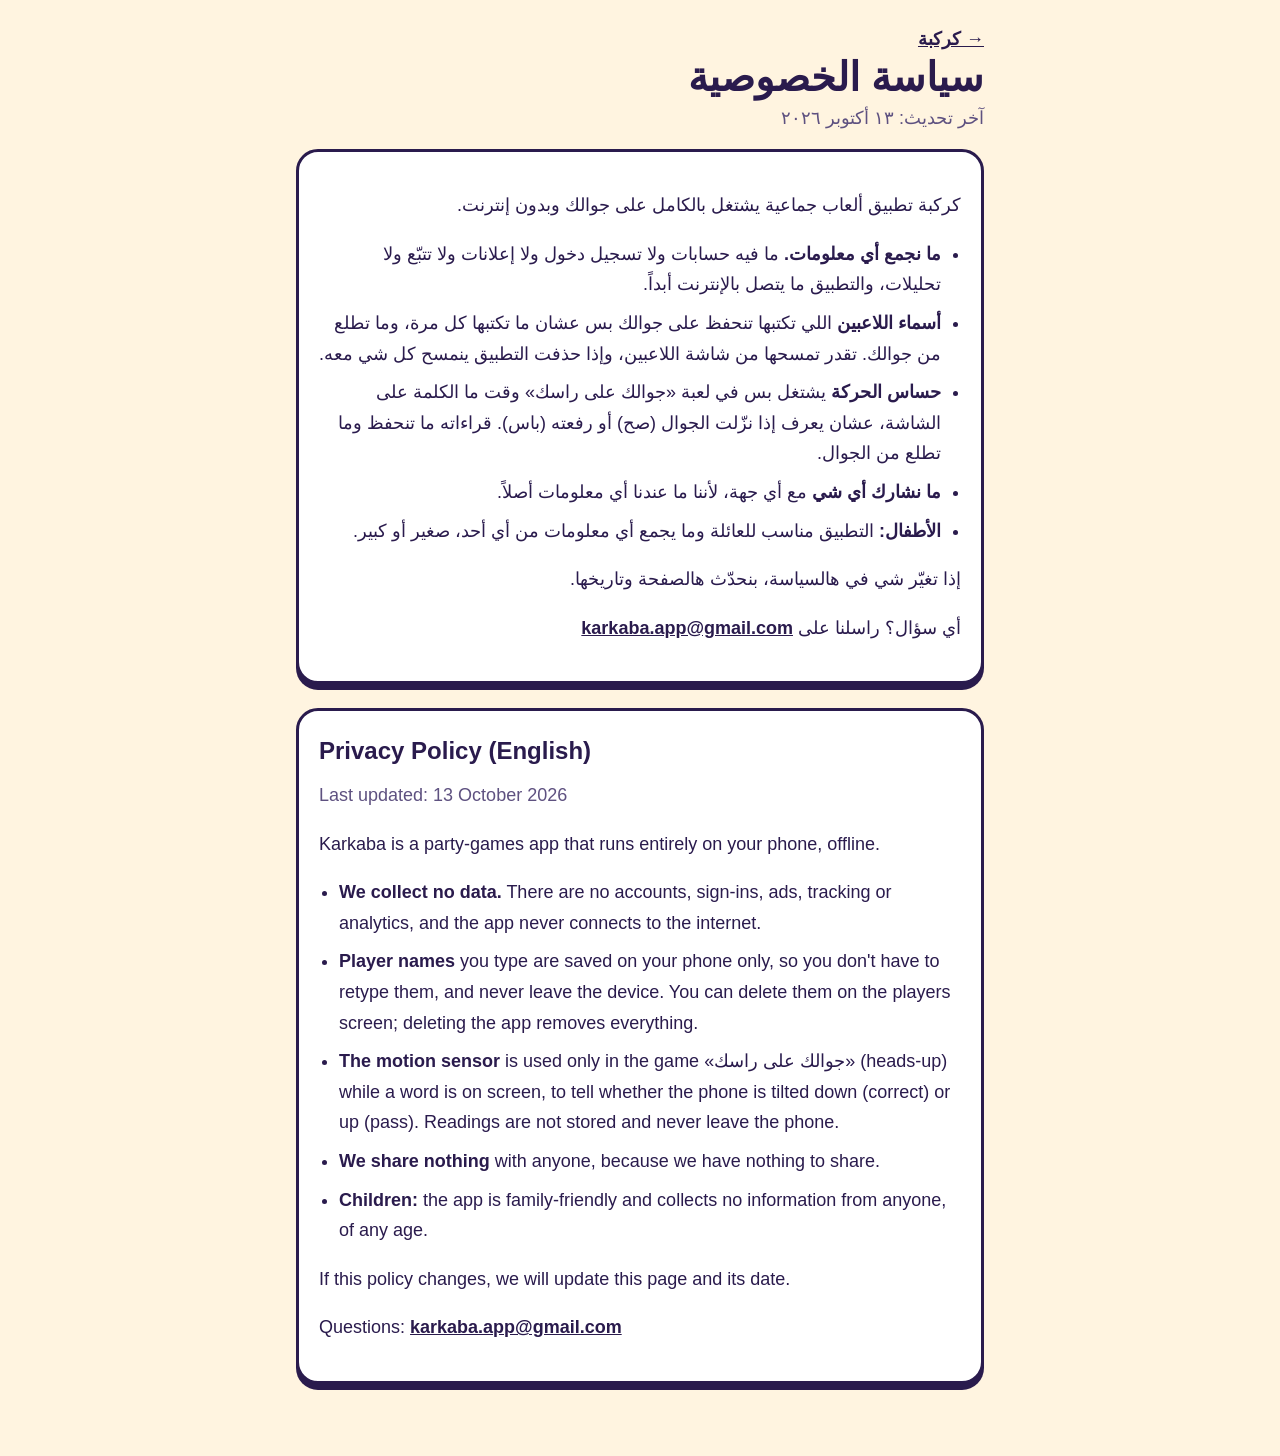
==== privacy.html @ 84eb588e "Support and privacy pages for the App Store listing" ====
<!doctype html>
<html lang="ar" dir="rtl">
<head>
<meta charset="utf-8">
<meta name="viewport" content="width=device-width, initial-scale=1">
<title>كركبة · سياسة الخصوصية</title>
<link rel="stylesheet" href="style.css">
</head>
<body>
<main>
  <a class="back" href="index.html">→ كركبة</a>
  <h1>سياسة الخصوصية</h1>
  <p class="muted">آخر تحديث: ١٣ أكتوبر ٢٠٢٦</p>

  <section class="card">
    <p>كركبة تطبيق ألعاب جماعية يشتغل بالكامل على جوالك وبدون إنترنت.</p>
    <ul>
      <li><strong>ما نجمع أي معلومات.</strong> ما فيه حسابات ولا تسجيل دخول ولا إعلانات ولا تتبّع ولا تحليلات، والتطبيق ما يتصل بالإنترنت أبداً.</li>
      <li><strong>أسماء اللاعبين</strong> اللي تكتبها تنحفظ على جوالك بس عشان ما تكتبها كل مرة، وما تطلع من جوالك. تقدر تمسحها من شاشة اللاعبين، وإذا حذفت التطبيق ينمسح كل شي معه.</li>
      <li><strong>حساس الحركة</strong> يشتغل بس في لعبة «جوالك على راسك» وقت ما الكلمة على الشاشة، عشان يعرف إذا نزّلت الجوال (صح) أو رفعته (باس). قراءاته ما تنحفظ وما تطلع من الجوال.</li>
      <li><strong>ما نشارك أي شي</strong> مع أي جهة، لأننا ما عندنا أي معلومات أصلاً.</li>
      <li><strong>الأطفال:</strong> التطبيق مناسب للعائلة وما يجمع أي معلومات من أي أحد، صغير أو كبير.</li>
    </ul>
    <p>إذا تغيّر شي في هالسياسة، بنحدّث هالصفحة وتاريخها.</p>
    <p>أي سؤال؟ راسلنا على <a href="mailto:karkaba.app@gmail.com" dir="ltr">karkaba.app@gmail.com</a></p>
  </section>

  <section class="card" lang="en" dir="ltr">
    <h2>Privacy Policy (English)</h2>
    <p class="muted">Last updated: 13 October 2026</p>
    <p>Karkaba is a party-games app that runs entirely on your phone, offline.</p>
    <ul>
      <li><strong>We collect no data.</strong> There are no accounts, sign-ins, ads, tracking or analytics, and the app never connects to the internet.</li>
      <li><strong>Player names</strong> you type are saved on your phone only, so you don't have to retype them, and never leave the device. You can delete them on the players screen; deleting the app removes everything.</li>
      <li><strong>The motion sensor</strong> is used only in the game «جوالك على راسك» (heads-up) while a word is on screen, to tell whether the phone is tilted down (correct) or up (pass). Readings are not stored and never leave the phone.</li>
      <li><strong>We share nothing</strong> with anyone, because we have nothing to share.</li>
      <li><strong>Children:</strong> the app is family-friendly and collects no information from anyone, of any age.</li>
    </ul>
    <p>If this policy changes, we will update this page and its date.</p>
    <p>Questions: <a href="mailto:karkaba.app@gmail.com">karkaba.app@gmail.com</a></p>
  </section>
</main>
</body>
</html>
---- style.css ----
/* The app's look (docs/design.md): cream page, ink text, sticker cards. */
:root {
  --cream: #fff4e0;
  --ink: #2a1b4d;
  --ink-soft: #5e5180;
  --sun: #ffc83d;
  --white: #ffffff;
}

* { box-sizing: border-box; }

body {
  margin: 0;
  background: var(--cream);
  color: var(--ink);
  font-family: "Baloo Bhaijaan 2", "Segoe UI", Tahoma, sans-serif;
  font-size: 18px;
  line-height: 1.7;
}

main { max-width: 720px; margin: 0 auto; padding: 24px 16px 48px; }

h1 { font-size: 40px; line-height: 1.1; margin: 0; }
h2 { font-size: 24px; margin: 0 0 8px; }
h3 { font-size: 19px; margin: 20px 0 4px; }
.muted { color: var(--ink-soft); margin: 4px 0 16px; }
a { color: var(--ink); font-weight: 700; }

.hero { display: flex; align-items: center; gap: 16px; margin: 8px 0 24px; }
.sticker {
  width: 76px; height: 76px; flex: none;
  display: grid; place-items: center;
  background: var(--sun); border: 4px solid var(--ink); border-radius: 22px;
  box-shadow: 0 6px 0 var(--ink);
  font-size: 44px; font-weight: 800; transform: rotate(-6deg);
}

.card {
  background: var(--white);
  border: 3px solid var(--ink); border-radius: 22px;
  box-shadow: 0 6px 0 var(--ink);
  padding: 20px; margin: 0 0 24px;
}
.card ul { padding-inline-start: 20px; margin: 8px 0; }
.card li { margin: 0 0 8px; }
.email { font-size: 22px; text-align: center; }

footer { text-align: center; margin-top: 8px; }
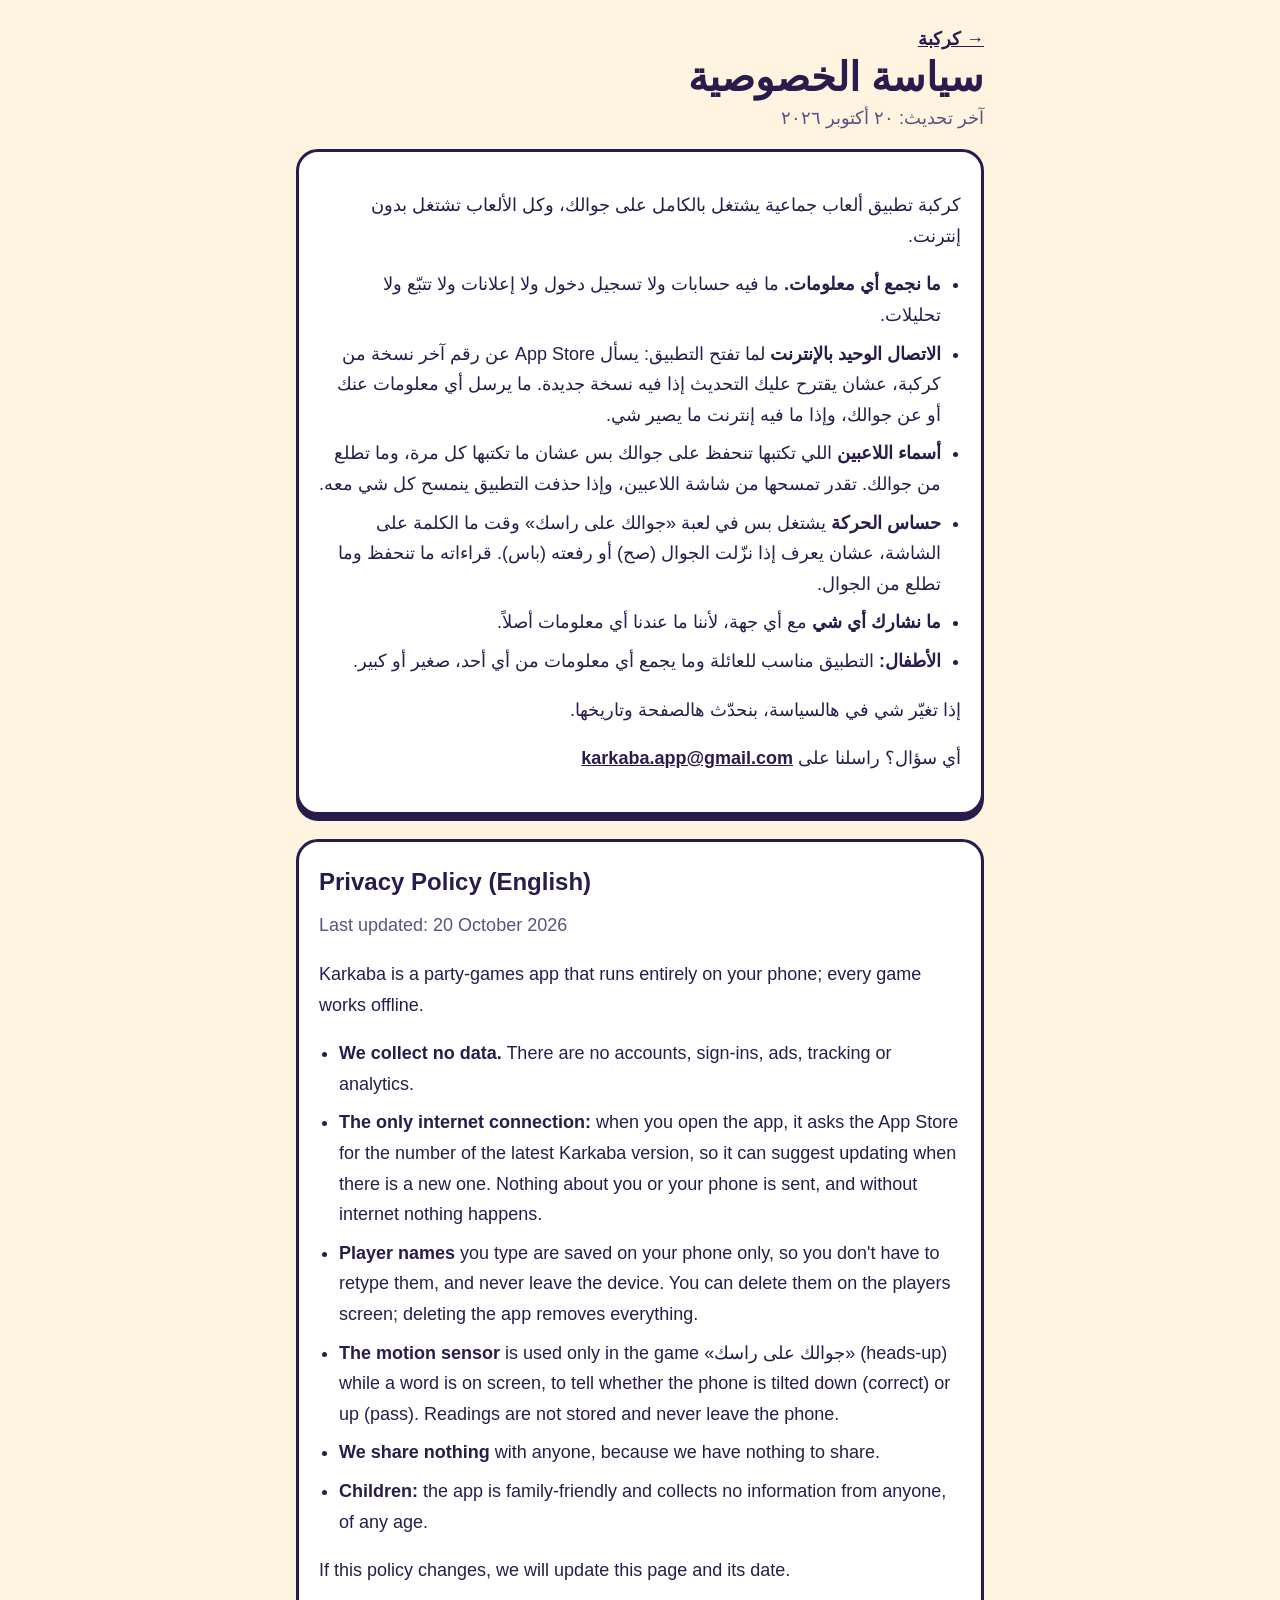
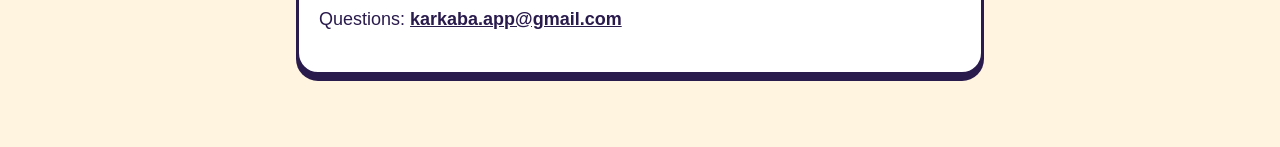
==== commit a75dcfb0: "Privacy: the app's one internet call, the App Store version check" ====
--- a/privacy.html
+++ b/privacy.html
@@ -10,12 +10,13 @@
 <main>
   <a class="back" href="index.html">→ كركبة</a>
   <h1>سياسة الخصوصية</h1>
-  <p class="muted">آخر تحديث: ١٣ أكتوبر ٢٠٢٦</p>
+  <p class="muted">آخر تحديث: ٢٠ أكتوبر ٢٠٢٦</p>
 
   <section class="card">
-    <p>كركبة تطبيق ألعاب جماعية يشتغل بالكامل على جوالك وبدون إنترنت.</p>
+    <p>كركبة تطبيق ألعاب جماعية يشتغل بالكامل على جوالك، وكل الألعاب تشتغل بدون إنترنت.</p>
     <ul>
-      <li><strong>ما نجمع أي معلومات.</strong> ما فيه حسابات ولا تسجيل دخول ولا إعلانات ولا تتبّع ولا تحليلات، والتطبيق ما يتصل بالإنترنت أبداً.</li>
+      <li><strong>ما نجمع أي معلومات.</strong> ما فيه حسابات ولا تسجيل دخول ولا إعلانات ولا تتبّع ولا تحليلات.</li>
+      <li><strong>الاتصال الوحيد بالإنترنت</strong> لما تفتح التطبيق: يسأل App Store عن رقم آخر نسخة من كركبة، عشان يقترح عليك التحديث إذا فيه نسخة جديدة. ما يرسل أي معلومات عنك أو عن جوالك، وإذا ما فيه إنترنت ما يصير شي.</li>
       <li><strong>أسماء اللاعبين</strong> اللي تكتبها تنحفظ على جوالك بس عشان ما تكتبها كل مرة، وما تطلع من جوالك. تقدر تمسحها من شاشة اللاعبين، وإذا حذفت التطبيق ينمسح كل شي معه.</li>
       <li><strong>حساس الحركة</strong> يشتغل بس في لعبة «جوالك على راسك» وقت ما الكلمة على الشاشة، عشان يعرف إذا نزّلت الجوال (صح) أو رفعته (باس). قراءاته ما تنحفظ وما تطلع من الجوال.</li>
       <li><strong>ما نشارك أي شي</strong> مع أي جهة، لأننا ما عندنا أي معلومات أصلاً.</li>
@@ -27,10 +28,11 @@
 
   <section class="card" lang="en" dir="ltr">
     <h2>Privacy Policy (English)</h2>
-    <p class="muted">Last updated: 13 October 2026</p>
-    <p>Karkaba is a party-games app that runs entirely on your phone, offline.</p>
+    <p class="muted">Last updated: 20 October 2026</p>
+    <p>Karkaba is a party-games app that runs entirely on your phone; every game works offline.</p>
     <ul>
-      <li><strong>We collect no data.</strong> There are no accounts, sign-ins, ads, tracking or analytics, and the app never connects to the internet.</li>
+      <li><strong>We collect no data.</strong> There are no accounts, sign-ins, ads, tracking or analytics.</li>
+      <li><strong>The only internet connection:</strong> when you open the app, it asks the App Store for the number of the latest Karkaba version, so it can suggest updating when there is a new one. Nothing about you or your phone is sent, and without internet nothing happens.</li>
       <li><strong>Player names</strong> you type are saved on your phone only, so you don't have to retype them, and never leave the device. You can delete them on the players screen; deleting the app removes everything.</li>
       <li><strong>The motion sensor</strong> is used only in the game «جوالك على راسك» (heads-up) while a word is on screen, to tell whether the phone is tilted down (correct) or up (pass). Readings are not stored and never leave the phone.</li>
       <li><strong>We share nothing</strong> with anyone, because we have nothing to share.</li>
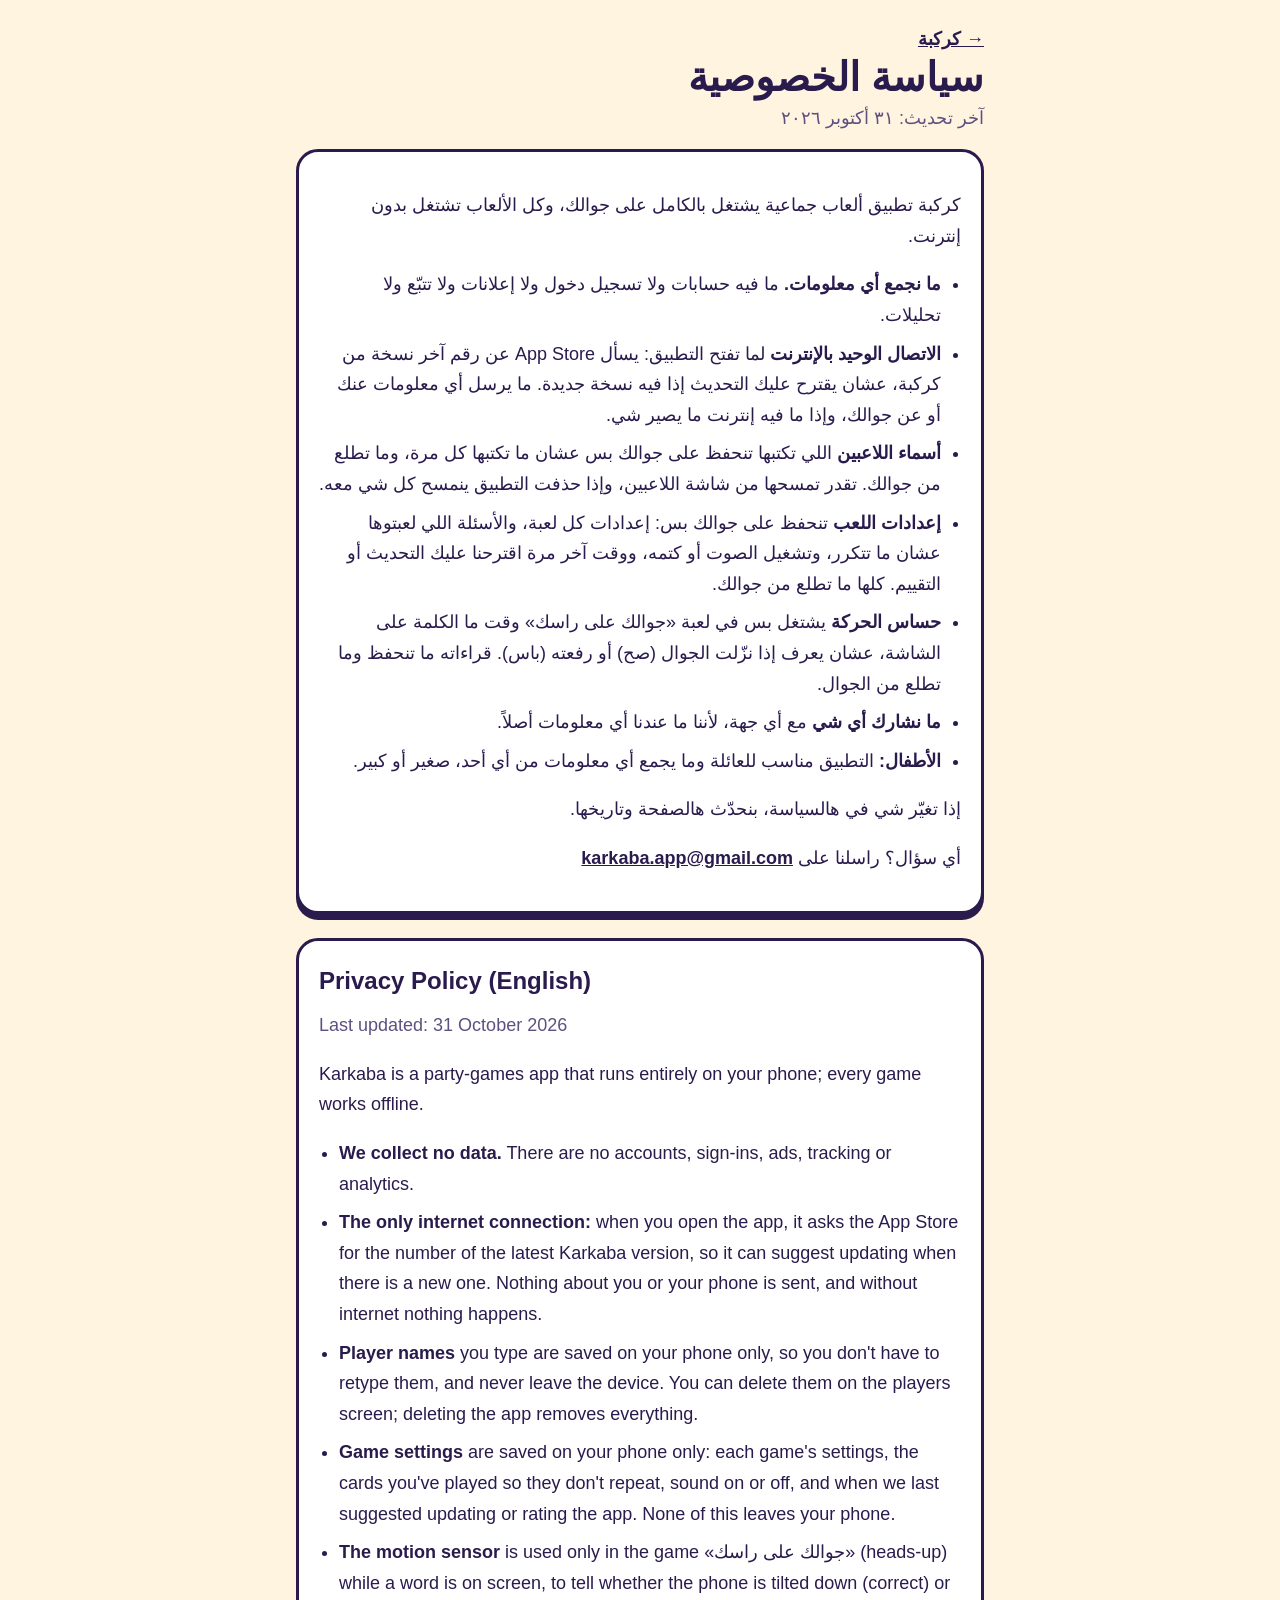
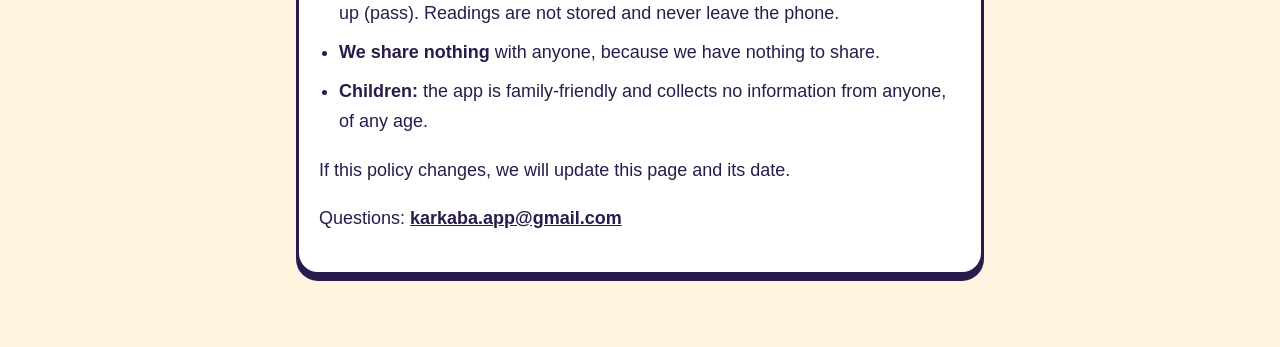
==== commit 54a32c2e: "Support page: every game, App Store button, common questions; privacy: game settings Co-Authored-By:" ====
--- a/privacy.html
+++ b/privacy.html
@@ -10,7 +10,7 @@
 <main>
   <a class="back" href="index.html">→ كركبة</a>
   <h1>سياسة الخصوصية</h1>
-  <p class="muted">آخر تحديث: ٢٠ أكتوبر ٢٠٢٦</p>
+  <p class="muted">آخر تحديث: ٣١ أكتوبر ٢٠٢٦</p>
 
   <section class="card">
     <p>كركبة تطبيق ألعاب جماعية يشتغل بالكامل على جوالك، وكل الألعاب تشتغل بدون إنترنت.</p>
@@ -18,6 +18,7 @@
       <li><strong>ما نجمع أي معلومات.</strong> ما فيه حسابات ولا تسجيل دخول ولا إعلانات ولا تتبّع ولا تحليلات.</li>
       <li><strong>الاتصال الوحيد بالإنترنت</strong> لما تفتح التطبيق: يسأل App Store عن رقم آخر نسخة من كركبة، عشان يقترح عليك التحديث إذا فيه نسخة جديدة. ما يرسل أي معلومات عنك أو عن جوالك، وإذا ما فيه إنترنت ما يصير شي.</li>
       <li><strong>أسماء اللاعبين</strong> اللي تكتبها تنحفظ على جوالك بس عشان ما تكتبها كل مرة، وما تطلع من جوالك. تقدر تمسحها من شاشة اللاعبين، وإذا حذفت التطبيق ينمسح كل شي معه.</li>
+      <li><strong>إعدادات اللعب</strong> تنحفظ على جوالك بس: إعدادات كل لعبة، والأسئلة اللي لعبتوها عشان ما تتكرر، وتشغيل الصوت أو كتمه، ووقت آخر مرة اقترحنا عليك التحديث أو التقييم. كلها ما تطلع من جوالك.</li>
       <li><strong>حساس الحركة</strong> يشتغل بس في لعبة «جوالك على راسك» وقت ما الكلمة على الشاشة، عشان يعرف إذا نزّلت الجوال (صح) أو رفعته (باس). قراءاته ما تنحفظ وما تطلع من الجوال.</li>
       <li><strong>ما نشارك أي شي</strong> مع أي جهة، لأننا ما عندنا أي معلومات أصلاً.</li>
       <li><strong>الأطفال:</strong> التطبيق مناسب للعائلة وما يجمع أي معلومات من أي أحد، صغير أو كبير.</li>
@@ -28,12 +29,13 @@
 
   <section class="card" lang="en" dir="ltr">
     <h2>Privacy Policy (English)</h2>
-    <p class="muted">Last updated: 20 October 2026</p>
+    <p class="muted">Last updated: 31 October 2026</p>
     <p>Karkaba is a party-games app that runs entirely on your phone; every game works offline.</p>
     <ul>
       <li><strong>We collect no data.</strong> There are no accounts, sign-ins, ads, tracking or analytics.</li>
       <li><strong>The only internet connection:</strong> when you open the app, it asks the App Store for the number of the latest Karkaba version, so it can suggest updating when there is a new one. Nothing about you or your phone is sent, and without internet nothing happens.</li>
       <li><strong>Player names</strong> you type are saved on your phone only, so you don't have to retype them, and never leave the device. You can delete them on the players screen; deleting the app removes everything.</li>
+      <li><strong>Game settings</strong> are saved on your phone only: each game's settings, the cards you've played so they don't repeat, sound on or off, and when we last suggested updating or rating the app. None of this leaves your phone.</li>
       <li><strong>The motion sensor</strong> is used only in the game «جوالك على راسك» (heads-up) while a word is on screen, to tell whether the phone is tilted down (correct) or up (pass). Readings are not stored and never leave the phone.</li>
       <li><strong>We share nothing</strong> with anyone, because we have nothing to share.</li>
       <li><strong>Children:</strong> the app is family-friendly and collects no information from anyone, of any age.</li>
--- a/style.css
+++ b/style.css
@@ -45,4 +45,12 @@
 .card li { margin: 0 0 8px; }
 .email { font-size: 22px; text-align: center; }
 
+.download {
+  display: block; text-align: center; text-decoration: none;
+  background: var(--sun); border: 3px solid var(--ink); border-radius: 22px;
+  box-shadow: 0 6px 0 var(--ink);
+  padding: 12px 20px; margin: 0 0 24px;
+  font-size: 22px; font-weight: 800;
+}
+
 footer { text-align: center; margin-top: 8px; }
